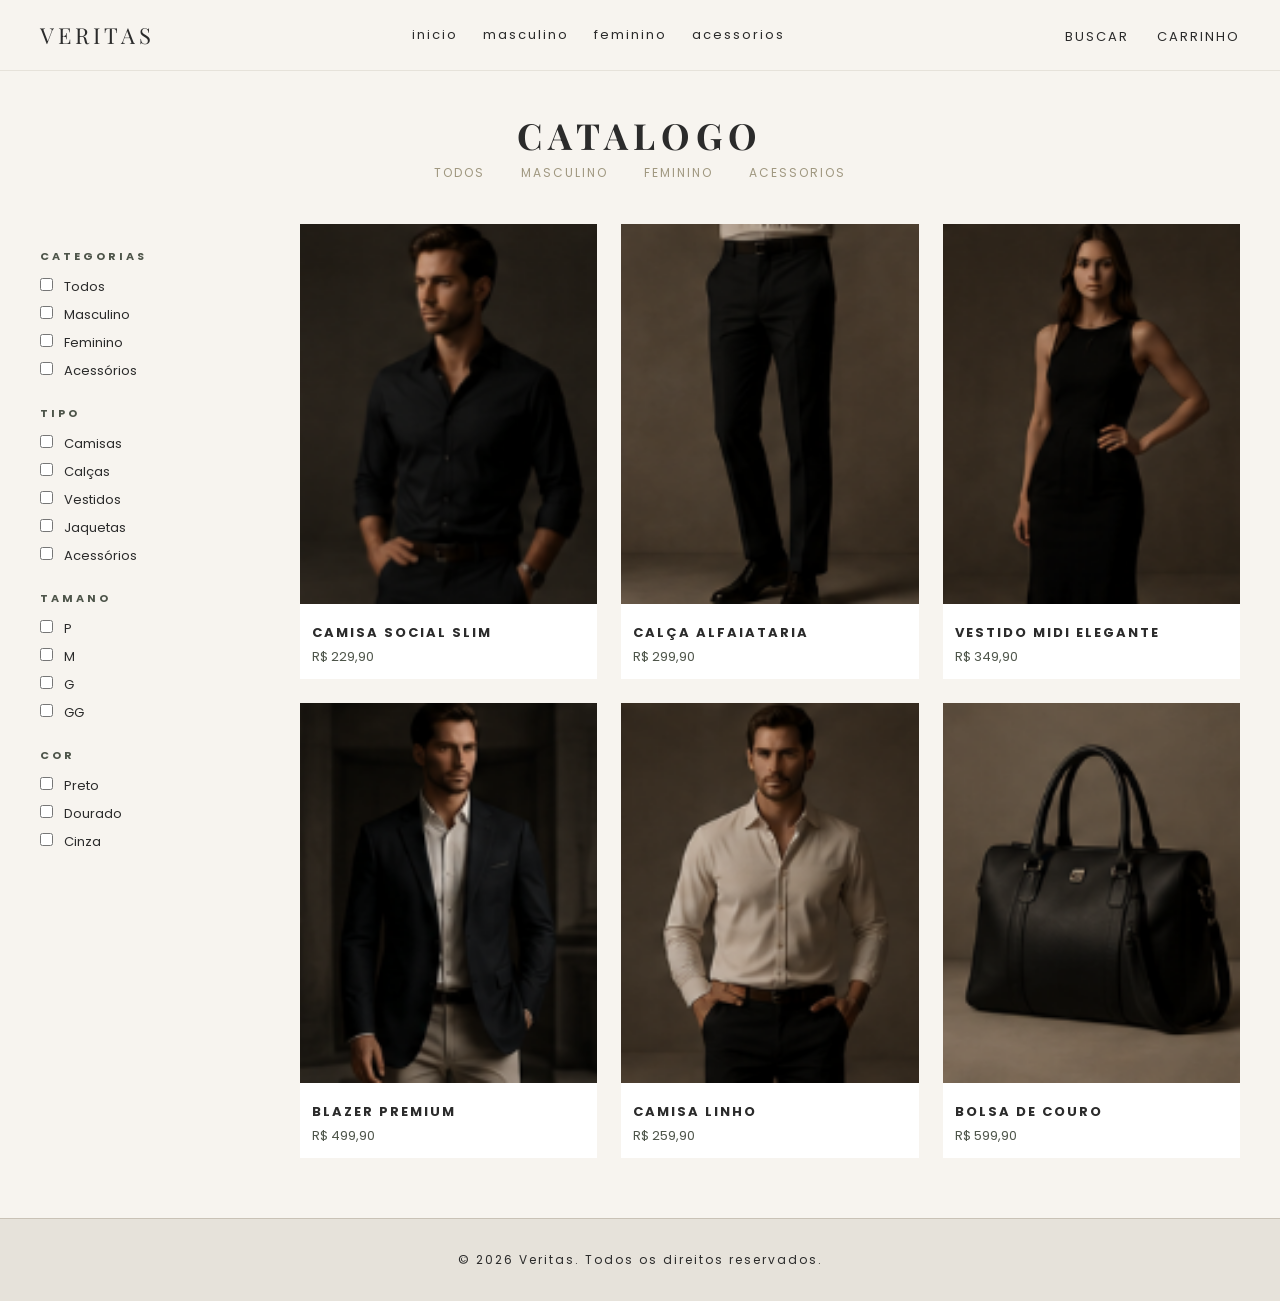
==== catalogo.html @ ca9247ad "First commit" ====
<!DOCTYPE html>
<html lang="pt-br">
<head>
    <meta charset="UTF-8">
    <meta name="viewport" content="width=device-width, initial-scale=1.0">
    <title>Veritas</title>
    <link rel="stylesheet" href="assents/css/catalogostyle.css">
</head>
<body>
    <header>
        <a href="index.html" class="logo">VERITAS</a>
        <nav>
            <a href="index.html">inicio</a>
            <a href="catalogo.html">masculino</a>
            <a href="catalogo.html">feminino</a>
            <a href="catalogo.html">acessorios</a>
        </nav>
        <div class="header-icones">
            <a href="#">buscar</a>
            <a href="carrinho.html">carrinho</a>
        </div>
    </header>

    <main>
        <div class="catalogo-topo">
            <h1>CATALOGO</h1>
            <a href="catalogo.html" class="todos">todos</a>
            <a href="catalogo.html" class="masculino">masculino</a>
            <a href="catalogo.html" class="feminino">feminino</a>
            <a href="catalogo.html" class="acessorios">acessorios</a>
        </div>

        <div class="catalogo-corpo">
            <aside>
                <h3>CATEGORIAS</h3>
                    <label><input type="checkbox"> Todos</label>
                    <label><input type="checkbox"> Masculino</label>
                    <label><input type="checkbox"> Feminino</label>
                    <label><input type="checkbox"> Acessórios</label>

                <h3>TIPO</h3>
                    <label><input type="checkbox"> Camisas</label>
                    <label><input type="checkbox"> Calças</label>
                    <label><input type="checkbox"> Vestidos</label>
                    <label><input type="checkbox"> Jaquetas</label>
                    <label><input type="checkbox"> Acessórios</label>

                <h3>TAMANO</h3>
                    <label><input type="checkbox"> P</label>
                    <label><input type="checkbox"> M</label>
                    <label><input type="checkbox"> G</label>
                    <label><input type="checkbox"> GG</label>

                <h3>COR</h3>
                    <label><input type="checkbox"> Preto</label>
                    <label><input type="checkbox"> Dourado</label>
                    <label><input type="checkbox"> Cinza</label>                
            </aside>
        

        <div class="produtos-corpo">
            <div class="card">
                <img src="assents/images/camisa-social-slim.jpg.png" alt="CAMISA SOCIAL SLIM">
                <h3>CAMISA SOCIAL SLIM</h3>
                <p>R$ 229,90</p>
            </div>

            <div class="card">
                <img src="assents/images/calça-alfaiataria.jpg.png" alt="CALÇA ALFAIATARIA">
                <h3>CALÇA ALFAIATARIA</h3>
                <p>R$ 299,90</p>
            </div>

             <div class="card">
                <img src="assents/images/vestido-midi-elegante.jpg.png" alt="VESTIDO MIDI ELEGANTE">
                <h3>VESTIDO MIDI ELEGANTE</h3>
                <p>R$ 349,90</p>
            </div>

             <div class="card">
                <img src="assents/images/blazer-premium.jpg.png" alt="BLAZER PREMIUM">
                <h3>BLAZER PREMIUM</h3>
                <p>R$ 499,90</p>
            </div>

             <div class="card">
                <img src="assents/images/camisa-linho.jpg.png" alt="CAMISA LINHO">
                <h3>CAMISA LINHO</h3>
                <p>R$ 259,90</p>
            </div>

             <div class="card">
                <img src="assents/images/bolsa-de-couro.jpg.png" alt="BOLSA DE COURO">
                <h3>BOLSA DE COURO</h3>
                <p>R$ 599,90</p>
            </div>

        </div>


    </main>

    <footer>
  <p>&copy; 2026 Veritas. Todos os direitos reservados.</p>
</footer>
    
</body>
</html>
---- assents/css/catalogostyle.css ----
@import url('https://fonts.googleapis.com/css2?family=Playfair+Display:wght@400;700&family=Poppins:wght@300;400;500&display=swap');

* {
    margin: 0;
    padding: 0;
    box-sizing: border-box;
}

body {
    background-color: #F7F4EF;
    color: #2B2B2B;
    font-family: 'poppins', sans-serif;
}

header {
  background-color: #F7F4EF;
  display: flex;
  justify-content: space-between;
  align-items: center;
  padding: 20px 40px;
  border-bottom: 1px solid #E6E2DA;
}

.logo {
  font-family: 'Playfair Display', serif;
  font-size: 22px;
  color: #2B2B2B;
  text-decoration: none;
  letter-spacing: 4px;
}

nav {
  display: flex;
  gap: 25px;
}

nav a {
  color: #2B2B2B;
  text-decoration: none;
  font-size: 13px;
  letter-spacing: 2px;
}

nav a:hover {
  color: #4E554A;
}

.header-icones a {
  color: #2B2B2B;
  text-decoration: none;
  font-size: 13px;
  margin-left: 24px;
}

.catalogo-topo{
    text-align: center;
    padding: 40px;
}

.catalogo-topo h1 {
    font-family: 'Playfair Display', serif;
    font-size: 36px;
    letter-spacing: 6px;
    color: #2B2B2B;
}

.catalogo-corpo {
    display: flex;
    padding: 0px 40px;
    gap: 40px;
}

.produtos-corpo {
    flex: 1;
    display: grid;
    grid-template-columns: repeat(3, 1fr);
    gap: 24px;
}

.card {
  background-color: #FFFFFF;
  cursor: pointer;
}

.card img {
  width: 100%;
  height: 380px;
  object-fit: cover;
}

.card h3 {
  font-size: 13px;
  letter-spacing: 2px;
  padding: 12px 12px 4px;
  color: #2B2B2B;
}

.card p {
  font-size: 13px;
  color: #4E554A;
  padding: 0 12px 12px;
}

aside {
  width: 220px;
  flex-shrink: 0;
}

aside h3 {
  font-size: 11px;
  letter-spacing: 3px;
  color: #4E554A;
  text-transform: uppercase;
  margin-bottom: 12px;
  margin-top: 24px;
}

aside input {
  accent-color: #D4AF37;
  margin-right: 8px;
}

label {
    display: block;
    font-size: 13px;
    color: 2B2B2B;
    margin-bottom: 8px;
    cursor: pointer;
} 

.catalogo-topo a {
  color: #A09880;
  text-decoration: none;
  font-size: 12px;
  letter-spacing: 2px;
  text-transform: uppercase;
  margin: 0 16px;
  padding-bottom: 4px;
}

.catalogo-topo a:hover {
  color: #D4AF37;
  border-bottom: 1px solid #D4AF37;
}

.header-icones a {
  color: #2B2B2B;
  text-decoration: none;
  font-size: 13px;
  letter-spacing: 2px;
  text-transform: uppercase;
  margin-left: 24px;
}

.header-icones a :hover{
  color: #4E554A;
}

footer {
  background-color: #E6E2DA;;
  text-align: center;
  padding: 32px;
  margin-top: 60px;
  border-top: 1px solid #C9C2B6;;
  font-size: 12px;
  color: #2B2B2B;
  letter-spacing: 2px;
}
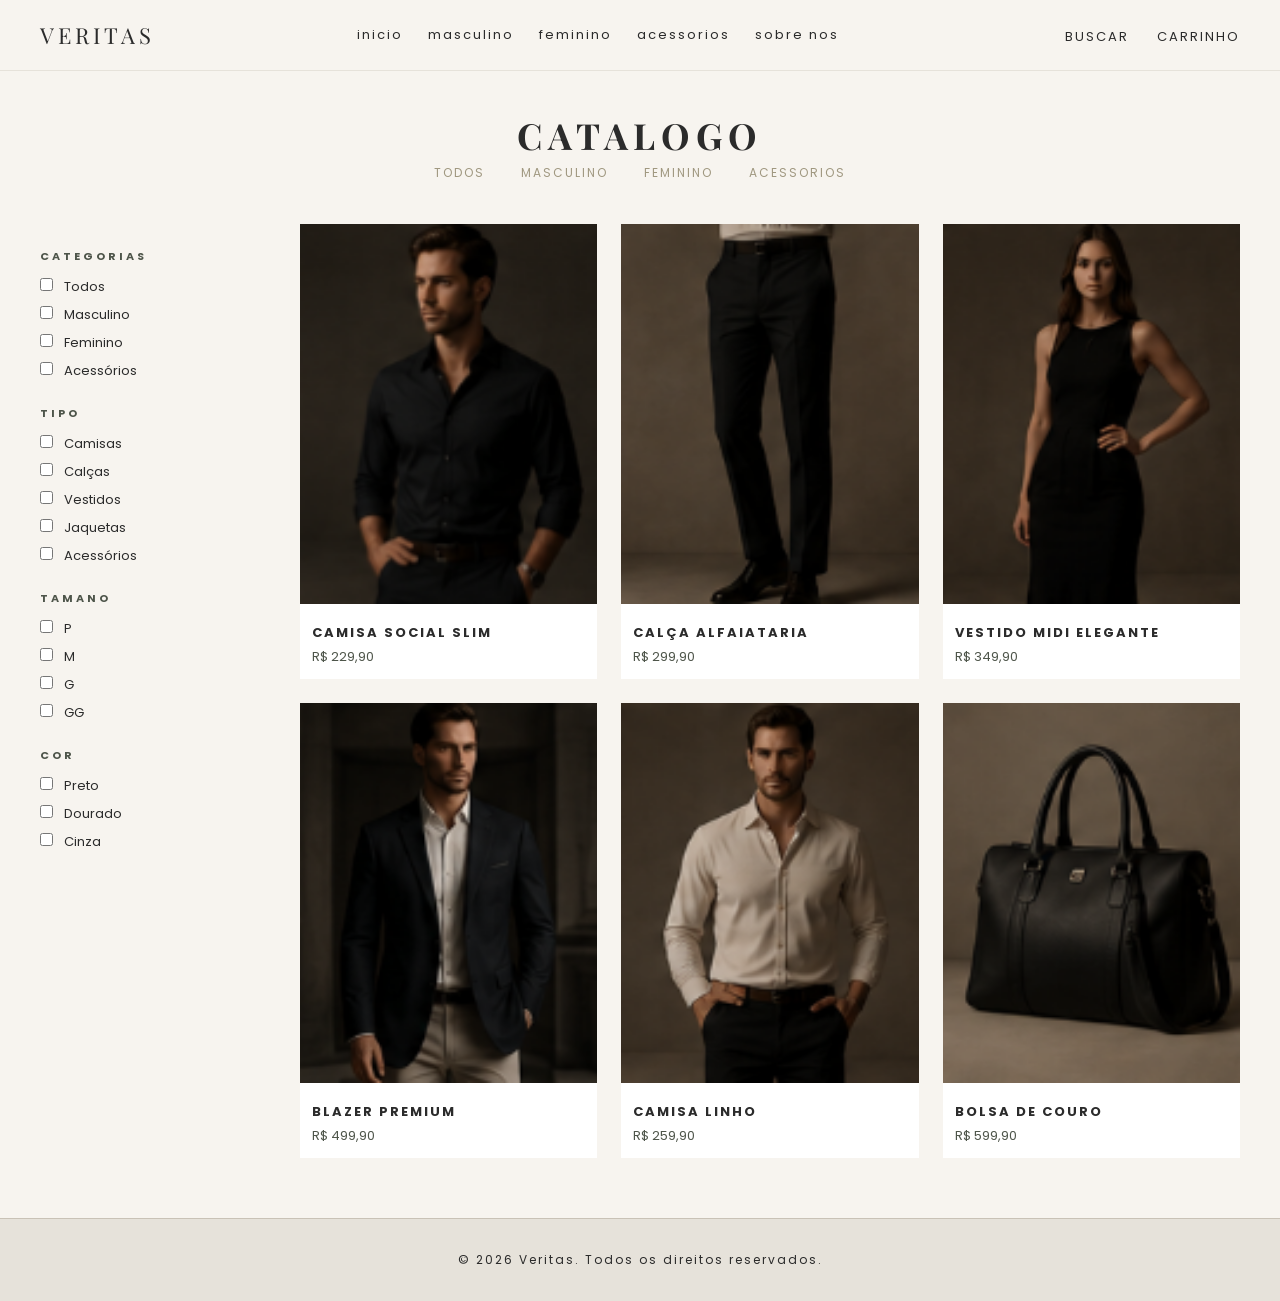
==== commit 3f53bacf: "Feat : implementação de JS" ====
--- a/catalogo.html
+++ b/catalogo.html
@@ -8,26 +8,31 @@
 </head>
 <body>
     <header>
+
         <a href="index.html" class="logo">VERITAS</a>
         <nav>
-            <a href="index.html">inicio</a>
-            <a href="catalogo.html">masculino</a>
-            <a href="catalogo.html">feminino</a>
-            <a href="catalogo.html">acessorios</a>
+            <a href="index.html" class="inicio">inicio</a>
+            <a href="catalogo.html" class="masculino">masculino</a>
+            <a href="catalogo.html" class="feminino">feminino</a>
+            <a href="catalogo.html" class="acessorios">acessorios</a>
+            <a href="" class="sobre-nos">sobre nos</a>
         </nav>
+
         <div class="header-icones">
             <a href="#">buscar</a>
             <a href="carrinho.html">carrinho</a>
+
         </div>
+
     </header>
 
     <main>
         <div class="catalogo-topo">
             <h1>CATALOGO</h1>
-            <a href="catalogo.html" class="todos">todos</a>
-            <a href="catalogo.html" class="masculino">masculino</a>
-            <a href="catalogo.html" class="feminino">feminino</a>
-            <a href="catalogo.html" class="acessorios">acessorios</a>
+            <a href="#" class="todos aba" data-categoria="todos">todos</a>
+            <a href="#" class="masculino aba" data-categoria="masculino">masculino</a>
+            <a href="#" class="feminino aba" data-categoria="feminino">feminino</a>
+            <a href="#" class="acessorios aba" data-categoria="acessorios">acessorios</a>
         </div>
 
         <div class="catalogo-corpo">
@@ -39,11 +44,11 @@
                     <label><input type="checkbox"> Acessórios</label>
 
                 <h3>TIPO</h3>
-                    <label><input type="checkbox"> Camisas</label>
-                    <label><input type="checkbox"> Calças</label>
-                    <label><input type="checkbox"> Vestidos</label>
-                    <label><input type="checkbox"> Jaquetas</label>
-                    <label><input type="checkbox"> Acessórios</label>
+                    <label><input type="checkbox" data-tipo="camisas"> Camisas</label>
+                    <label><input type="checkbox" data-tipo="calcas"> Calças</label>
+                    <label><input type="checkbox" data-tipo="vestidos"> Vestidos</label>
+                    <label><input type="checkbox" data-tipo="jaquetas"> Jaquetas</label>
+                    <label><input type="checkbox" data-tipo="acessorios"> Acessórios</label>
 
                 <h3>TAMANO</h3>
                     <label><input type="checkbox"> P</label>
@@ -59,37 +64,37 @@
         
 
         <div class="produtos-corpo">
-            <div class="card">
+            <div class="card masculino camisas">
                 <img src="assents/images/camisa-social-slim.jpg.png" alt="CAMISA SOCIAL SLIM">
                 <h3>CAMISA SOCIAL SLIM</h3>
                 <p>R$ 229,90</p>
             </div>
 
-            <div class="card">
+            <div class="card masculino calças">
                 <img src="assents/images/calça-alfaiataria.jpg.png" alt="CALÇA ALFAIATARIA">
                 <h3>CALÇA ALFAIATARIA</h3>
                 <p>R$ 299,90</p>
             </div>
 
-             <div class="card">
+             <div class="card feminino vestidos">
                 <img src="assents/images/vestido-midi-elegante.jpg.png" alt="VESTIDO MIDI ELEGANTE">
                 <h3>VESTIDO MIDI ELEGANTE</h3>
                 <p>R$ 349,90</p>
             </div>
 
-             <div class="card">
+             <div class="card masculino jaquetas">
                 <img src="assents/images/blazer-premium.jpg.png" alt="BLAZER PREMIUM">
                 <h3>BLAZER PREMIUM</h3>
                 <p>R$ 499,90</p>
             </div>
 
-             <div class="card">
+             <div class="card masculino camisas">
                 <img src="assents/images/camisa-linho.jpg.png" alt="CAMISA LINHO">
                 <h3>CAMISA LINHO</h3>
                 <p>R$ 259,90</p>
             </div>
 
-             <div class="card">
+             <div class="card acessorios">
                 <img src="assents/images/bolsa-de-couro.jpg.png" alt="BOLSA DE COURO">
                 <h3>BOLSA DE COURO</h3>
                 <p>R$ 599,90</p>
@@ -103,6 +108,6 @@
     <footer>
   <p>&copy; 2026 Veritas. Todos os direitos reservados.</p>
 </footer>
-    
+<script src="assents/js/catalogo.js"></script>    
 </body>
 </html>
